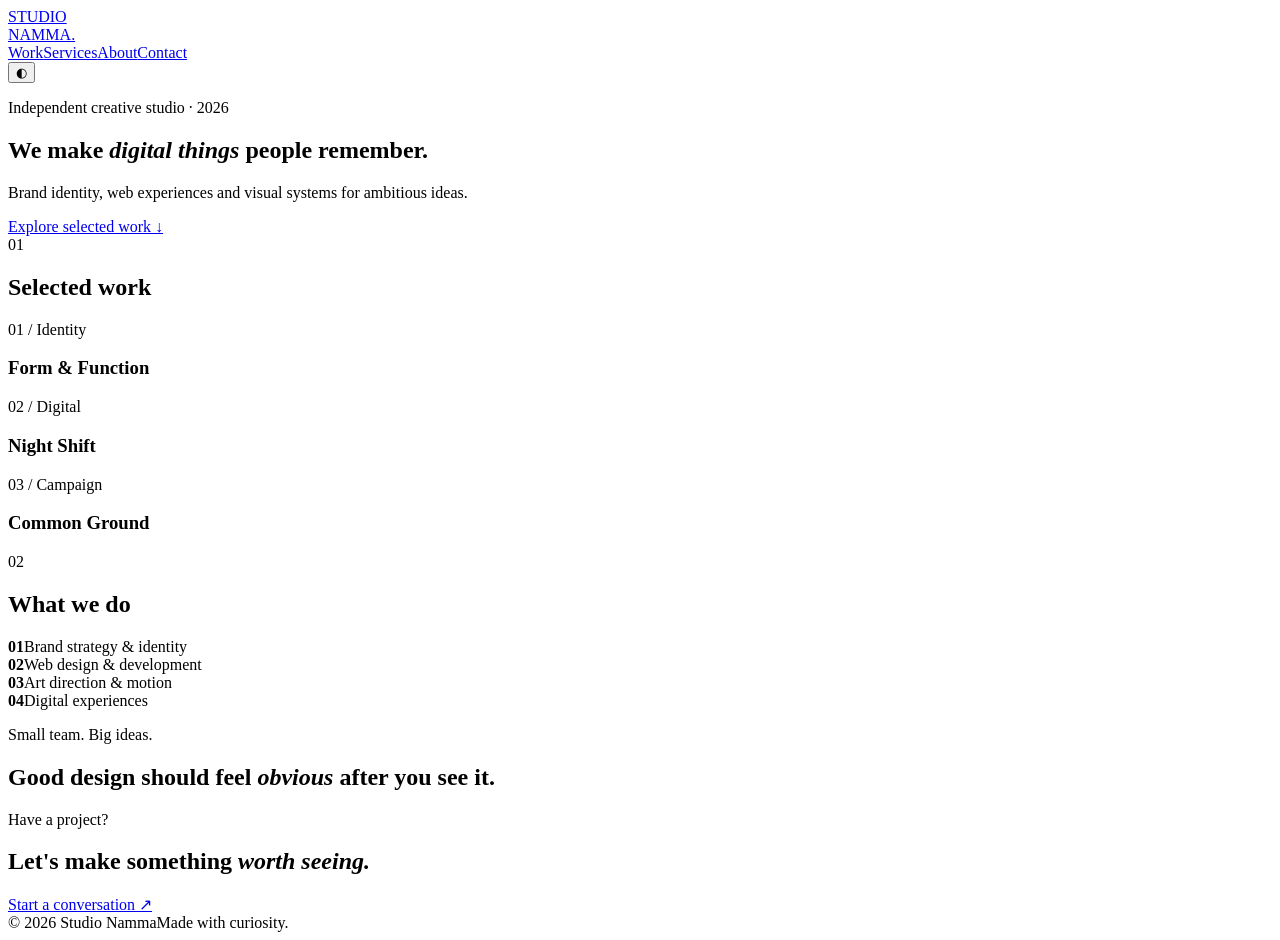
==== index.html @ b885ff85 "Build independent Studio Namma foundation" ====
<!doctype html>
<html lang="en">
<head>
  <meta charset="utf-8">
  <meta name="viewport" content="width=device-width, initial-scale=1">
  <meta name="description" content="Studio Namma — a creative digital studio portfolio.">
  <title>Studio Namma — Creative Studio</title>
  <link rel="stylesheet" href="styles.css">
</head>
<body>
  <header class="site-header">
    <a class="brand" href="#top">STUDIO<br>NAMMA<span>.</span></a>
    <nav aria-label="Main navigation">
      <a href="#work">Work</a><a href="#services">Services</a><a href="#about">About</a><a href="#contact">Contact</a>
    </nav>
    <button class="theme-toggle" type="button" aria-label="Toggle theme">◐</button>
  </header>

  <main id="top">
    <section class="hero">
      <p class="eyebrow">Independent creative studio · 2026</p>
      <h1>We make <em>digital things</em> people remember.</h1>
      <p class="hero-copy">Brand identity, web experiences and visual systems for ambitious ideas.</p>
      <a class="button" href="#work">Explore selected work ↓</a>
    </section>

    <section id="work" class="section">
      <div class="section-title"><span>01</span><h2>Selected work</h2></div>
      <div class="work-grid">
        <article class="project project-large"><div class="project-art art-one"></div><p>01 / Identity</p><h3>Form & Function</h3></article>
        <article class="project"><div class="project-art art-two"></div><p>02 / Digital</p><h3>Night Shift</h3></article>
        <article class="project"><div class="project-art art-three"></div><p>03 / Campaign</p><h3>Common Ground</h3></article>
      </div>
    </section>

    <section id="services" class="section services">
      <div class="section-title"><span>02</span><h2>What we do</h2></div>
      <div class="service-list">
        <div><strong>01</strong><span>Brand strategy & identity</span></div>
        <div><strong>02</strong><span>Web design & development</span></div>
        <div><strong>03</strong><span>Art direction & motion</span></div>
        <div><strong>04</strong><span>Digital experiences</span></div>
      </div>
    </section>

    <section id="about" class="statement">
      <p class="eyebrow">Small team. Big ideas.</p>
      <h2>Good design should feel <em>obvious</em> after you see it.</h2>
    </section>

    <section id="contact" class="contact section">
      <div><p class="eyebrow">Have a project?</p><h2>Let's make something <em>worth seeing.</em></h2></div>
      <a class="button" href="mailto:hello@studionamma.example">Start a conversation ↗</a>
    </section>
  </main>

  <footer><span>© 2026 Studio Namma</span><span>Made with curiosity.</span></footer>
  <script src="script.js"></script>
</body>
</html>
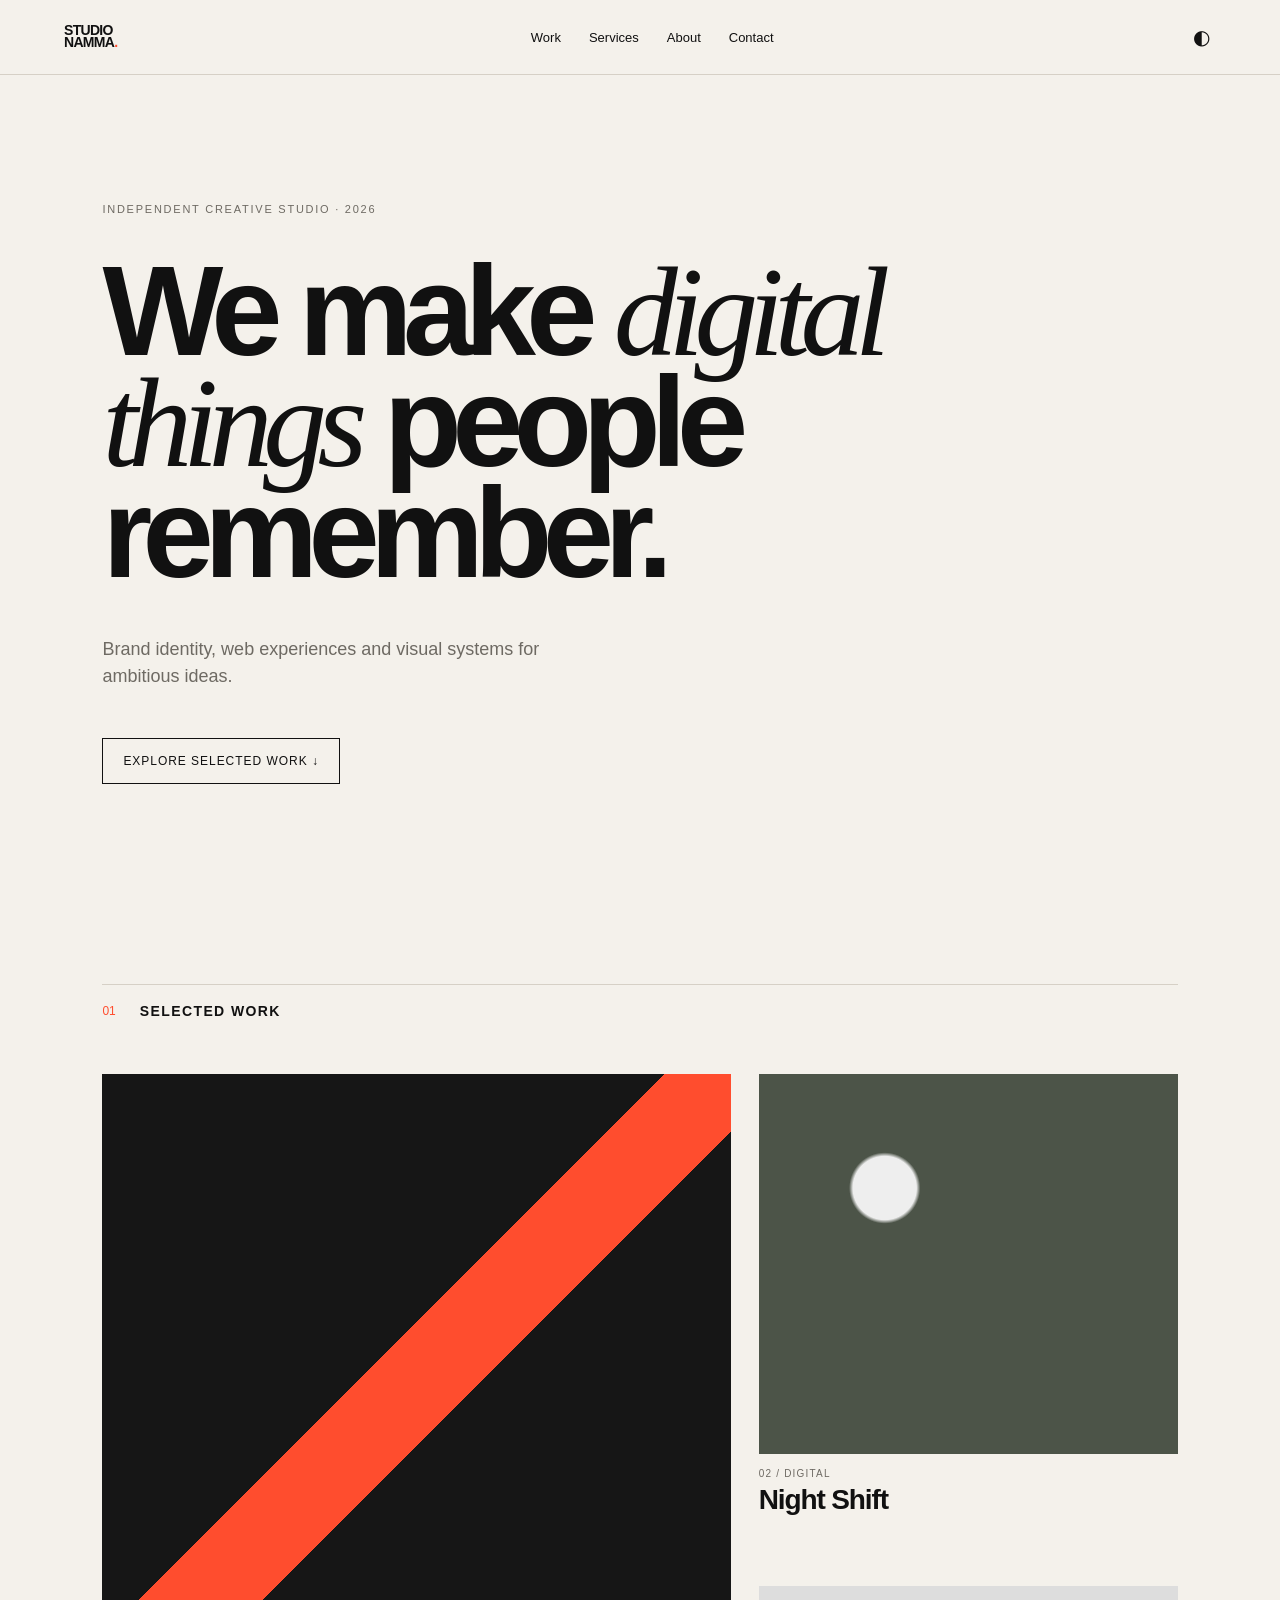
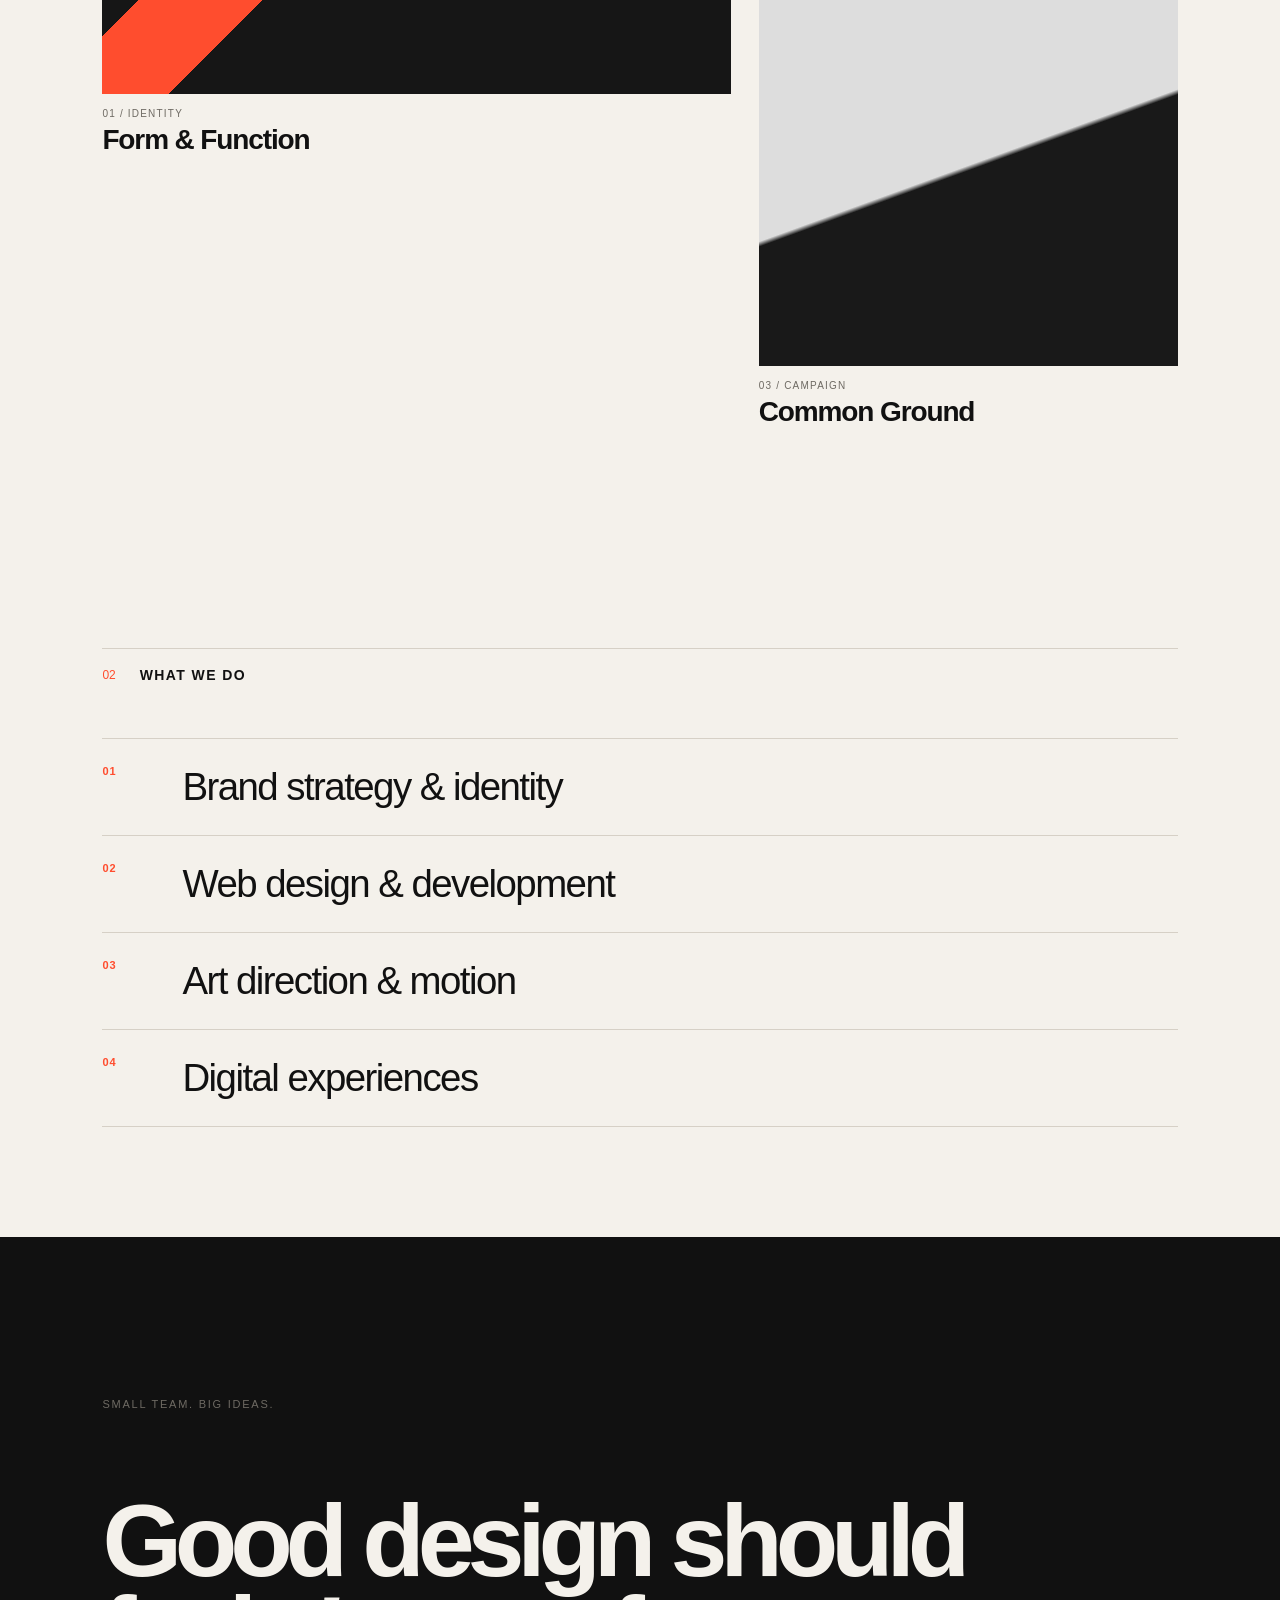
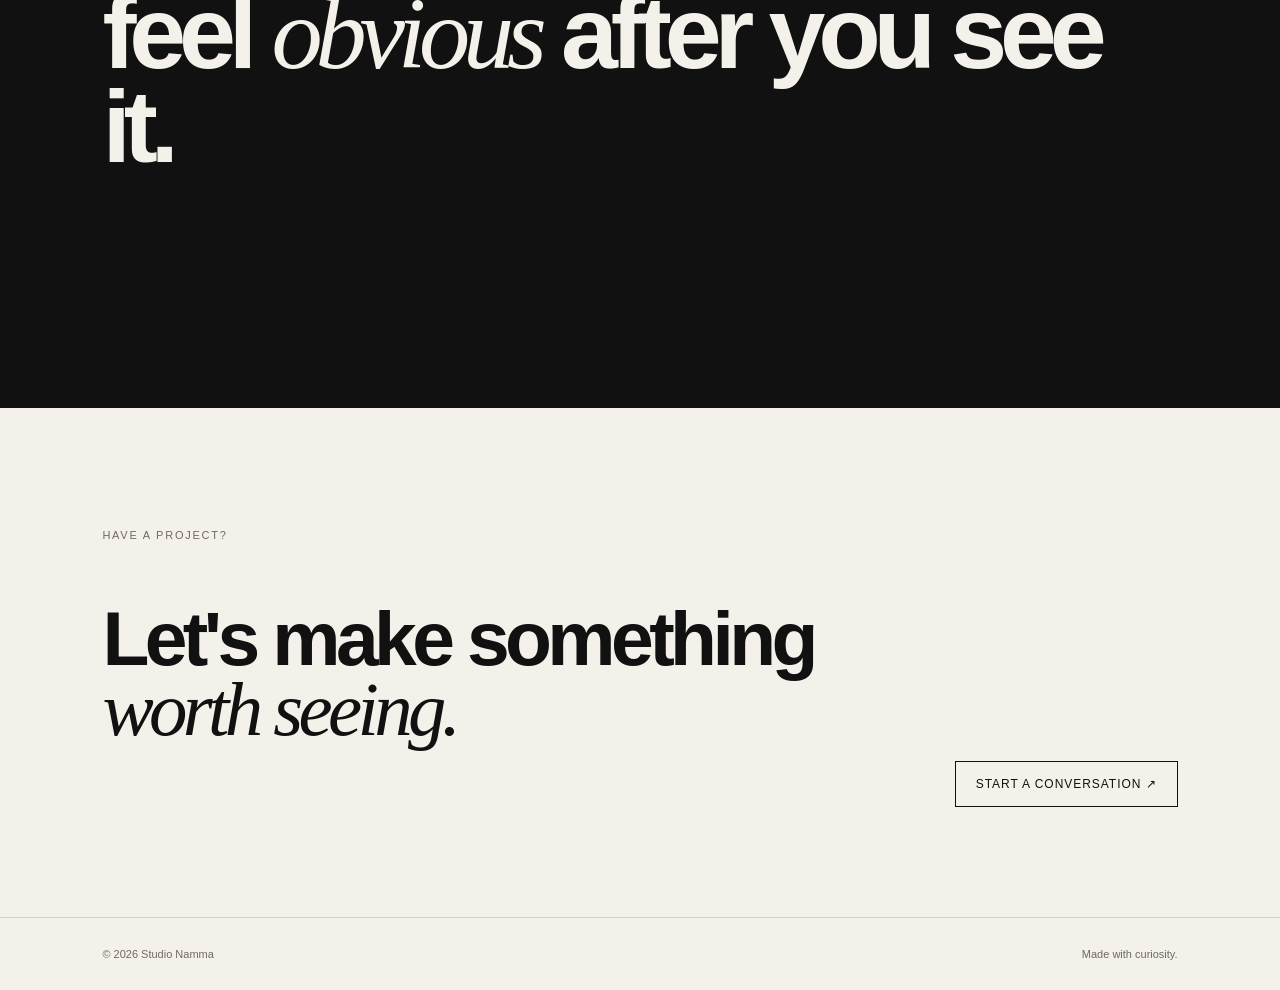
==== commit a0b39ecd: "Improve page accessibility metadata" ====
--- a/index.html
+++ b/index.html
@@ -4,56 +4,42 @@
   <meta charset="utf-8">
   <meta name="viewport" content="width=device-width, initial-scale=1">
   <meta name="description" content="Studio Namma — a creative digital studio portfolio.">
+  <meta name="theme-color" content="#111111">
   <title>Studio Namma — Creative Studio</title>
   <link rel="stylesheet" href="styles.css">
 </head>
 <body>
   <header class="site-header">
-    <a class="brand" href="#top">STUDIO<br>NAMMA<span>.</span></a>
+    <a class="brand" href="#top" aria-label="Studio Namma home">STUDIO<br>NAMMA<span>.</span></a>
     <nav aria-label="Main navigation">
       <a href="#work">Work</a><a href="#services">Services</a><a href="#about">About</a><a href="#contact">Contact</a>
     </nav>
-    <button class="theme-toggle" type="button" aria-label="Toggle theme">◐</button>
+    <button class="theme-toggle" type="button" aria-label="Toggle theme" aria-pressed="false">◐</button>
   </header>
-
   <main id="top">
-    <section class="hero">
+    <section class="hero" aria-labelledby="hero-title">
       <p class="eyebrow">Independent creative studio · 2026</p>
-      <h1>We make <em>digital things</em> people remember.</h1>
+      <h1 id="hero-title">We make <em>digital things</em> people remember.</h1>
       <p class="hero-copy">Brand identity, web experiences and visual systems for ambitious ideas.</p>
       <a class="button" href="#work">Explore selected work ↓</a>
     </section>
-
-    <section id="work" class="section">
-      <div class="section-title"><span>01</span><h2>Selected work</h2></div>
+    <section id="work" class="section" aria-labelledby="work-title">
+      <div class="section-title"><span>01</span><h2 id="work-title">Selected work</h2></div>
       <div class="work-grid">
-        <article class="project project-large"><div class="project-art art-one"></div><p>01 / Identity</p><h3>Form & Function</h3></article>
-        <article class="project"><div class="project-art art-two"></div><p>02 / Digital</p><h3>Night Shift</h3></article>
-        <article class="project"><div class="project-art art-three"></div><p>03 / Campaign</p><h3>Common Ground</h3></article>
+        <article class="project project-large"><div class="project-art art-one" role="img" aria-label="Abstract orange and black identity artwork"></div><p>01 / Identity</p><h3>Form & Function</h3></article>
+        <article class="project"><div class="project-art art-two" role="img" aria-label="Abstract green digital artwork"></div><p>02 / Digital</p><h3>Night Shift</h3></article>
+        <article class="project"><div class="project-art art-three" role="img" aria-label="Abstract monochrome campaign artwork"></div><p>03 / Campaign</p><h3>Common Ground</h3></article>
       </div>
     </section>
-
-    <section id="services" class="section services">
-      <div class="section-title"><span>02</span><h2>What we do</h2></div>
+    <section id="services" class="section services" aria-labelledby="services-title">
+      <div class="section-title"><span>02</span><h2 id="services-title">What we do</h2></div>
       <div class="service-list">
-        <div><strong>01</strong><span>Brand strategy & identity</span></div>
-        <div><strong>02</strong><span>Web design & development</span></div>
-        <div><strong>03</strong><span>Art direction & motion</span></div>
-        <div><strong>04</strong><span>Digital experiences</span></div>
+        <div><strong>01</strong><span>Brand strategy & identity</span></div><div><strong>02</strong><span>Web design & development</span></div><div><strong>03</strong><span>Art direction & motion</span></div><div><strong>04</strong><span>Digital experiences</span></div>
       </div>
     </section>
-
-    <section id="about" class="statement">
-      <p class="eyebrow">Small team. Big ideas.</p>
-      <h2>Good design should feel <em>obvious</em> after you see it.</h2>
-    </section>
-
-    <section id="contact" class="contact section">
-      <div><p class="eyebrow">Have a project?</p><h2>Let's make something <em>worth seeing.</em></h2></div>
-      <a class="button" href="mailto:hello@studionamma.example">Start a conversation ↗</a>
-    </section>
+    <section id="about" class="statement" aria-labelledby="about-title"><p class="eyebrow">Small team. Big ideas.</p><h2 id="about-title">Good design should feel <em>obvious</em> after you see it.</h2></section>
+    <section id="contact" class="contact section" aria-labelledby="contact-title"><div><p class="eyebrow">Have a project?</p><h2 id="contact-title">Let's make something <em>worth seeing.</em></h2></div><a class="button" href="mailto:hello@studionamma.example">Start a conversation ↗</a></section>
   </main>
-
   <footer><span>© 2026 Studio Namma</span><span>Made with curiosity.</span></footer>
   <script src="script.js"></script>
 </body>
--- a/styles.css
+++ b/styles.css
@@ -0,0 +1 @@
+:root{--bg:#f4f1eb;--fg:#111;--muted:#6e6a63;--line:#d6d0c6;--accent:#ff4d2e}*{box-sizing:border-box}html{scroll-behavior:smooth}body{margin:0;background:var(--bg);color:var(--fg);font-family:Arial,Helvetica,sans-serif;transition:.25s ease}.site-header{position:sticky;top:0;z-index:10;display:flex;align-items:center;justify-content:space-between;padding:24px 5vw;background:color-mix(in srgb,var(--bg) 88%,transparent);backdrop-filter:blur(14px);border-bottom:1px solid var(--line)}.brand{font-size:14px;font-weight:900;line-height:.85;letter-spacing:-.05em;color:inherit;text-decoration:none}.brand span{color:var(--accent)}nav{display:flex;gap:28px}nav a{color:inherit;text-decoration:none;font-size:13px}nav a:hover{color:var(--accent)}button{border:0;background:none;color:inherit;cursor:pointer}.theme-toggle{font-size:20px}.hero{min-height:86vh;padding:13vh 8vw 10vh;display:flex;flex-direction:column;justify-content:center}.eyebrow{font-size:11px;text-transform:uppercase;letter-spacing:.16em;color:var(--muted)}h1{max-width:1050px;font-size:clamp(54px,10vw,150px);line-height:.86;letter-spacing:-.075em;margin:30px 0}em{font-family:Georgia,serif;font-weight:400}.hero-copy{max-width:450px;color:var(--muted);font-size:18px;line-height:1.5}.button{display:inline-block;width:max-content;margin-top:30px;padding:15px 20px;border:1px solid var(--fg);color:inherit;text-decoration:none;font-size:12px;text-transform:uppercase;letter-spacing:.08em}.button:hover{background:var(--fg);color:var(--bg)}.section{padding:110px 8vw}.section-title{display:flex;gap:24px;align-items:center;border-top:1px solid var(--line);padding-top:18px;margin-bottom:55px}.section-title span{color:var(--accent);font-size:12px}.section-title h2{font-size:14px;text-transform:uppercase;letter-spacing:.1em;margin:0}.work-grid{display:grid;grid-template-columns:1.5fr 1fr;gap:70px 28px}.project-large{grid-row:span 2}.project-art{min-height:380px;background:#1d1d1d}.project-large .project-art{min-height:620px}.art-one{background:linear-gradient(135deg,#161616 45%,#ff4d2e 45% 55%,#161616 55%)}.art-two{background:radial-gradient(circle at 30% 30%,#eee 0 8%,transparent 9%),#4c5448}.art-three{background:linear-gradient(160deg,#ddd 0 48%,#191919 49% 100%)}.project p{font-size:10px;text-transform:uppercase;letter-spacing:.12em;color:var(--muted);margin:14px 0 5px}.project h3{font-size:28px;margin:0;letter-spacing:-.04em}.service-list{border-bottom:1px solid var(--line)}.service-list div{display:grid;grid-template-columns:80px 1fr;padding:26px 0;border-top:1px solid var(--line);font-size:clamp(22px,3vw,42px);letter-spacing:-.04em}.service-list strong{font-size:11px;color:var(--accent);letter-spacing:.1em}.statement{padding:150px 8vw;background:#111;color:#f4f1eb}.statement h2{max-width:1000px;font-size:clamp(48px,8vw,110px);line-height:.9;letter-spacing:-.07em}.contact{display:flex;align-items:end;justify-content:space-between;gap:30px}.contact h2{font-size:clamp(42px,6vw,80px);line-height:.9;letter-spacing:-.06em;max-width:750px}footer{display:flex;justify-content:space-between;padding:30px 8vw;border-top:1px solid var(--line);font-size:11px;color:var(--muted)}@media(max-width:700px){nav{display:none}.hero{min-height:75vh;padding:80px 7vw}.section{padding:80px 7vw}.work-grid{grid-template-columns:1fr;gap:45px}.project-large{grid-row:auto}.project-art,.project-large .project-art{min-height:65vw}.contact{display:block}.contact .button{margin-top:10px}footer{padding:24px 7vw;gap:20px;flex-direction:column}}
